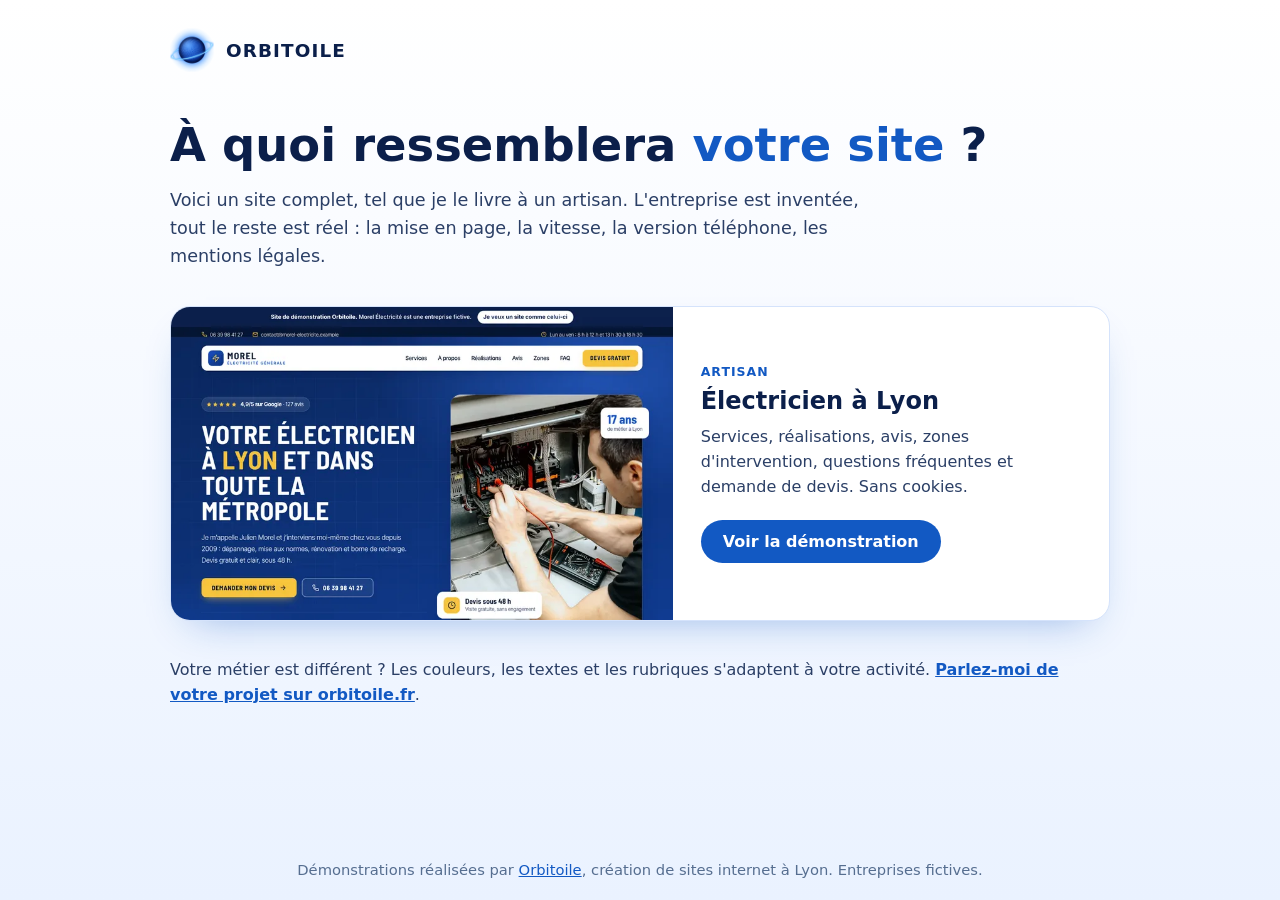
==== index.html @ e12091fe "Add files via upload" ====
<!doctype html>
<html lang="fr">
<head>
<meta charset="utf-8">
<meta name="viewport" content="width=device-width, initial-scale=1">
<meta name="robots" content="noindex, nofollow">
<title>Sites de démonstration | Orbitoile</title>
<meta name="description" content="Des sites de démonstration créés par Orbitoile pour les artisans et commerçants de Lyon. Entreprises fictives, vrais sites.">
<link rel="icon" href="icon-192.png" type="image/png">
<link rel="stylesheet" href="style.css">
</head>
<body>
<main class="page">
  <a class="marque" href="https://orbitoile.fr/"><img src="icon-192.png" alt="" width="44" height="44">ORBITOILE</a>
  <h1>À quoi ressemblera <span>votre site</span> ?</h1>
  <p class="intro">Voici un site complet, tel que je le livre à un artisan. L'entreprise est inventée, tout le reste est réel : la mise en page, la vitesse, la version téléphone, les mentions légales.</p>
  <a class="carte" href="/artisan/">
    <img src="apercu-artisan.webp" alt="Aperçu du site de démonstration d'un électricien à Lyon" width="800" height="498">
    <div>
      <small>Artisan</small>
      <h2>Électricien à Lyon</h2>
      <p>Services, réalisations, avis, zones d'intervention, questions fréquentes et demande de devis. Sans cookies.</p>
      <span class="bouton">Voir la démonstration</span>
    </div>
  </a>
  <p class="suite">Votre métier est différent ? Les couleurs, les textes et les rubriques s'adaptent à votre activité. <a href="https://orbitoile.fr/">Parlez-moi de votre projet sur orbitoile.fr</a>.</p>
</main>
<footer>Démonstrations réalisées par <a href="https://orbitoile.fr/">Orbitoile</a>, création de sites internet à Lyon. Entreprises fictives.</footer>
</body>
</html>
---- style.css ----
*{box-sizing:border-box}
html{font-family:system-ui,-apple-system,"Segoe UI",Roboto,Arial,sans-serif;color:#0b1f4a;background:#f4f8ff}
body{margin:0;min-height:100vh;display:flex;flex-direction:column;background:linear-gradient(180deg,#fff 0,#eaf2ff 100%)}
.page{width:100%;max-width:980px;margin:0 auto;padding:28px 20px;flex:1}
.marque{display:inline-flex;align-items:center;gap:12px;text-decoration:none;color:#0b1f4a;font-weight:800;letter-spacing:.06em;font-size:1.15rem}
.marque img{width:44px;height:44px}
h1{font-size:clamp(1.9rem,5vw,2.9rem);line-height:1.12;margin:44px 0 14px;max-width:18em}
h1 span{color:#1259c3}
.intro{font-size:1.1rem;line-height:1.6;max-width:40em;margin:0 0 36px;color:#2b3f66}
.carte{display:grid;grid-template-columns:1.15fr 1fr;gap:0;background:#fff;border:1px solid #d5e3fb;border-radius:20px;overflow:hidden;box-shadow:0 18px 40px -22px rgba(18,89,195,.45);text-decoration:none;color:inherit}
.carte img{width:100%;height:100%;object-fit:cover;object-position:top;display:block;aspect-ratio:800/498}
.carte div{padding:28px;display:flex;flex-direction:column;justify-content:center}
.carte small{font-weight:700;color:#1259c3;text-transform:uppercase;letter-spacing:.08em;font-size:.78rem}
.carte h2{margin:8px 0 10px;font-size:1.5rem}
.carte p{margin:0 0 20px;line-height:1.55;color:#2b3f66}
.bouton{display:inline-block;align-self:flex-start;background:#1259c3;color:#fff;font-weight:700;border-radius:999px;padding:12px 22px;text-decoration:none}
.carte:hover .bouton,.carte:focus-visible .bouton,.bouton:hover{background:#0b3f91}
.suite{margin:36px 0 0;line-height:1.6;color:#2b3f66}
.suite a{color:#1259c3;font-weight:700}
footer{padding:22px 20px;text-align:center;color:#566e90;font-size:.92rem}
footer a{color:#1259c3}
@media (max-width:720px){.carte{grid-template-columns:1fr}h1{margin-top:30px}}
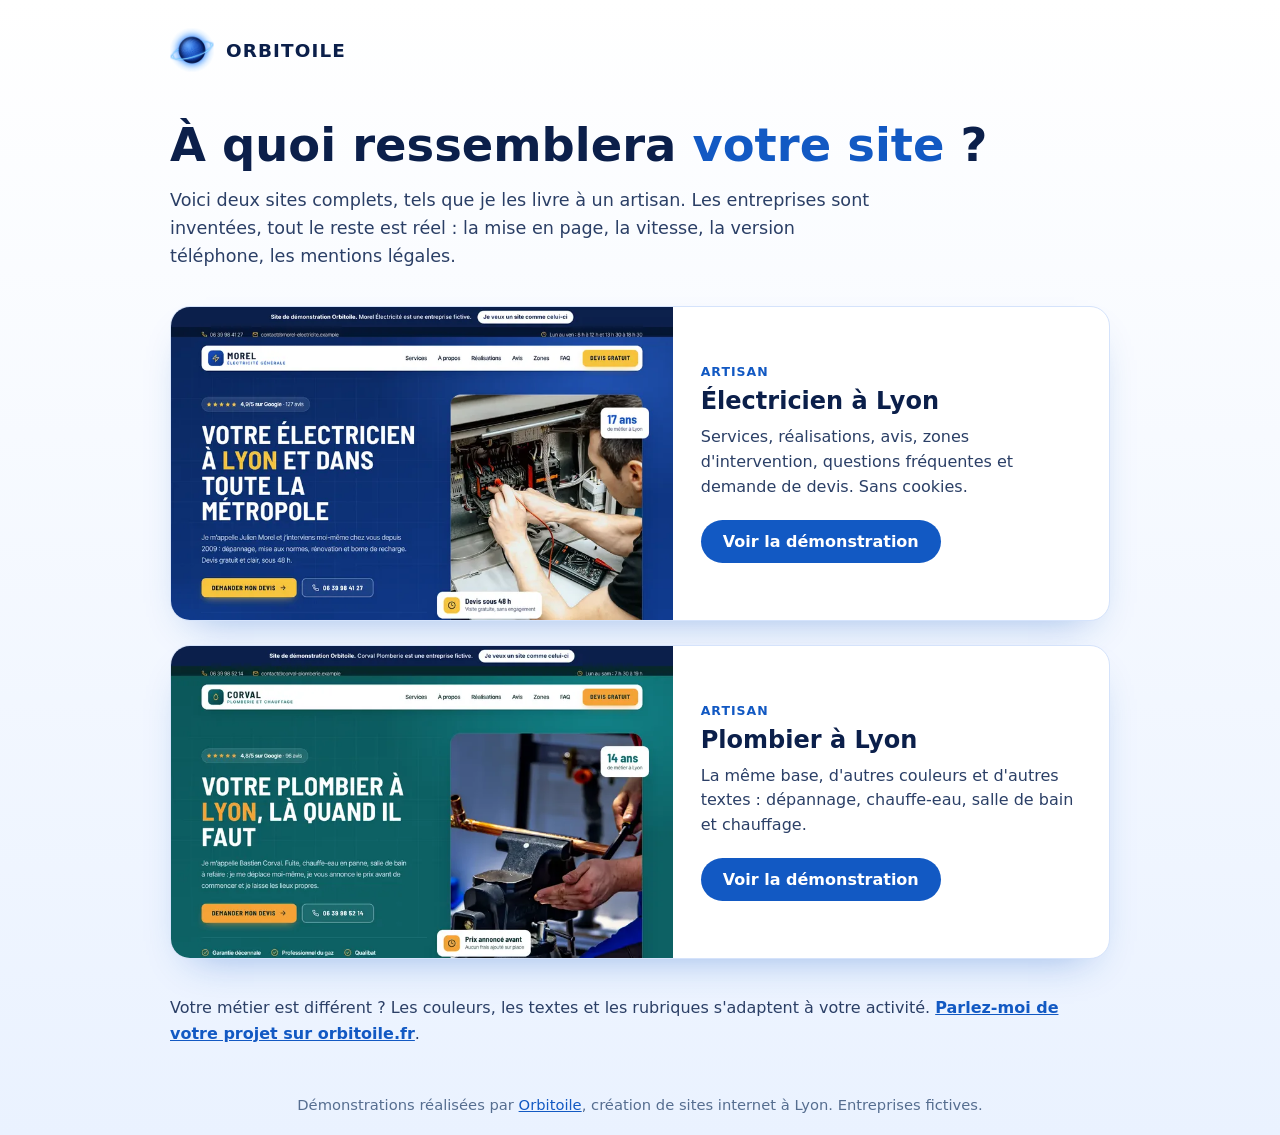
==== commit e8f27355: "Add files via upload" ====
--- a/index.html
+++ b/index.html
@@ -13,7 +13,7 @@
 <main class="page">
   <a class="marque" href="https://orbitoile.fr/"><img src="icon-192.png" alt="" width="44" height="44">ORBITOILE</a>
   <h1>À quoi ressemblera <span>votre site</span> ?</h1>
-  <p class="intro">Voici un site complet, tel que je le livre à un artisan. L'entreprise est inventée, tout le reste est réel : la mise en page, la vitesse, la version téléphone, les mentions légales.</p>
+  <p class="intro">Voici deux sites complets, tels que je les livre à un artisan. Les entreprises sont inventées, tout le reste est réel : la mise en page, la vitesse, la version téléphone, les mentions légales.</p>
   <a class="carte" href="/artisan/">
     <img src="apercu-artisan.webp" alt="Aperçu du site de démonstration d'un électricien à Lyon" width="800" height="498">
     <div>
@@ -23,6 +23,15 @@
       <span class="bouton">Voir la démonstration</span>
     </div>
   </a>
+  <a class="carte" href="/plombier/">
+    <img src="apercu-plombier.webp" alt="Aperçu du site de démonstration d'un plombier à Lyon" width="800" height="498" loading="lazy">
+    <div>
+      <small>Artisan</small>
+      <h2>Plombier à Lyon</h2>
+      <p>La même base, d'autres couleurs et d'autres textes : dépannage, chauffe-eau, salle de bain et chauffage.</p>
+      <span class="bouton">Voir la démonstration</span>
+    </div>
+  </a>
   <p class="suite">Votre métier est différent ? Les couleurs, les textes et les rubriques s'adaptent à votre activité. <a href="https://orbitoile.fr/">Parlez-moi de votre projet sur orbitoile.fr</a>.</p>
 </main>
 <footer>Démonstrations réalisées par <a href="https://orbitoile.fr/">Orbitoile</a>, création de sites internet à Lyon. Entreprises fictives.</footer>
--- a/style.css
+++ b/style.css
@@ -8,6 +8,7 @@
 h1 span{color:#1259c3}
 .intro{font-size:1.1rem;line-height:1.6;max-width:40em;margin:0 0 36px;color:#2b3f66}
 .carte{display:grid;grid-template-columns:1.15fr 1fr;gap:0;background:#fff;border:1px solid #d5e3fb;border-radius:20px;overflow:hidden;box-shadow:0 18px 40px -22px rgba(18,89,195,.45);text-decoration:none;color:inherit}
+.carte+.carte{margin-top:24px}
 .carte img{width:100%;height:100%;object-fit:cover;object-position:top;display:block;aspect-ratio:800/498}
 .carte div{padding:28px;display:flex;flex-direction:column;justify-content:center}
 .carte small{font-weight:700;color:#1259c3;text-transform:uppercase;letter-spacing:.08em;font-size:.78rem}
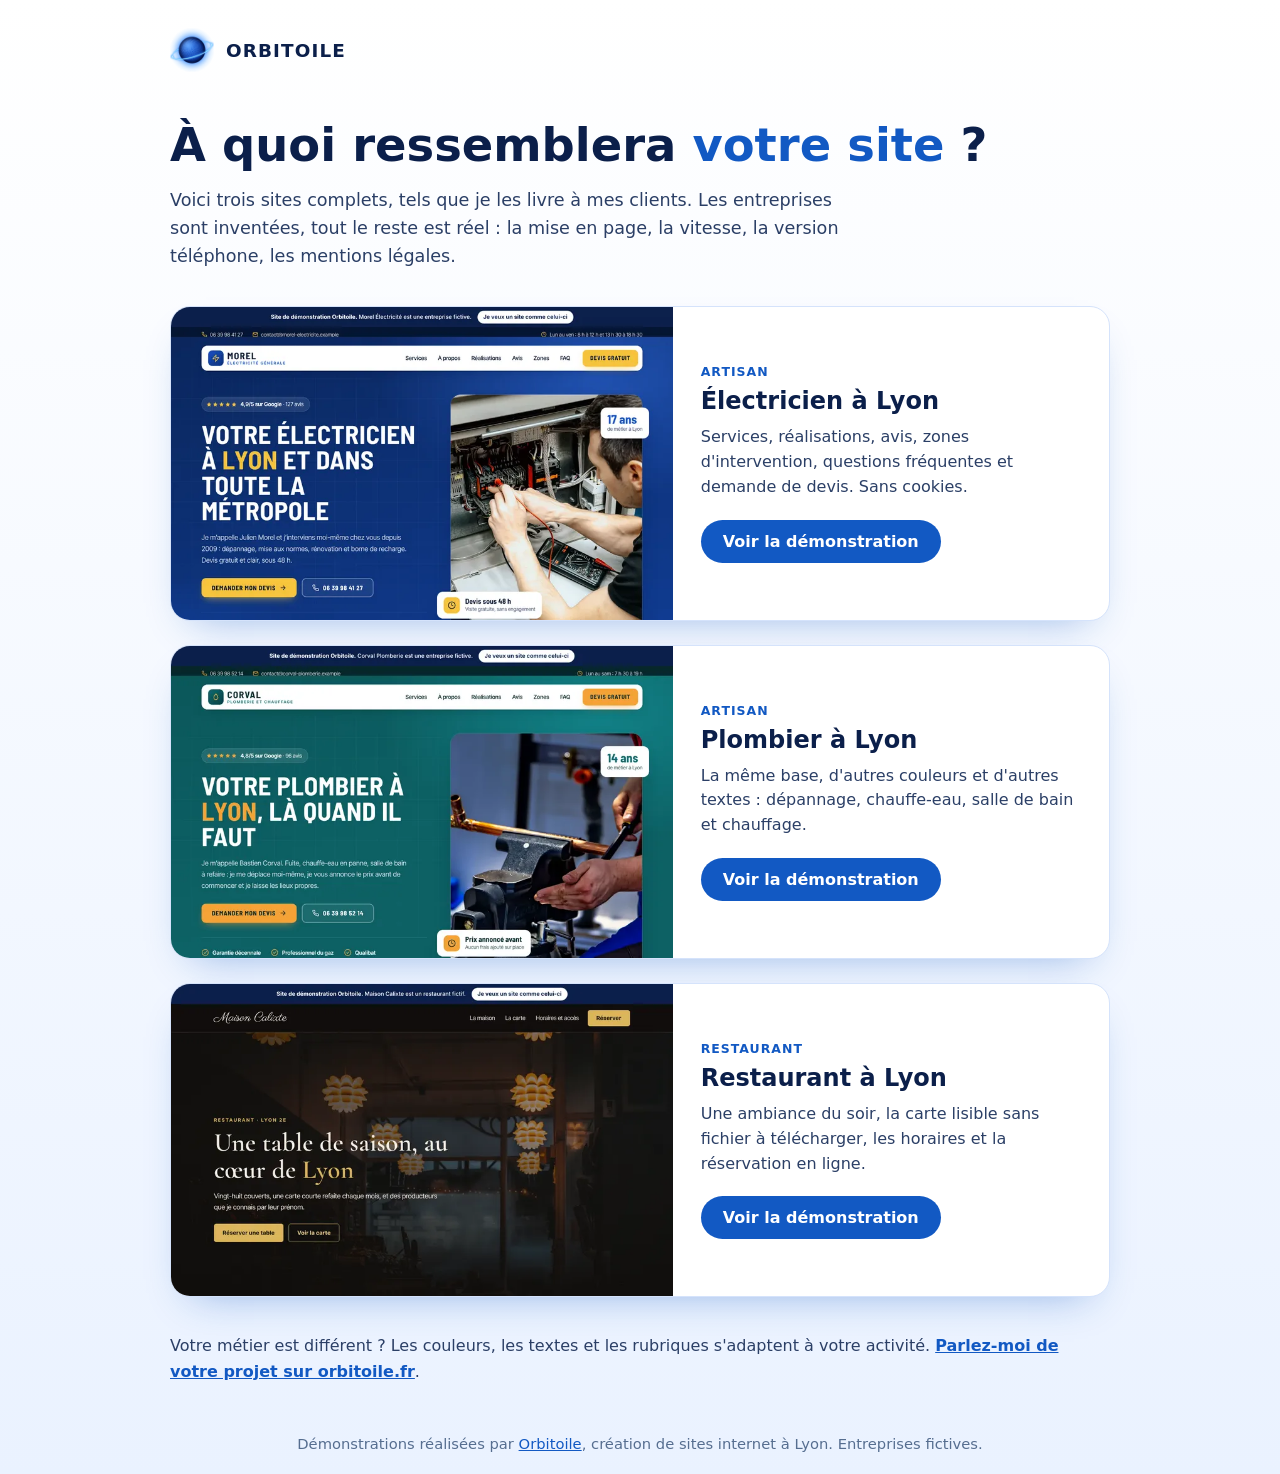
==== commit e1a9faa8: "Add files via upload" ====
--- a/index.html
+++ b/index.html
@@ -13,7 +13,7 @@
 <main class="page">
   <a class="marque" href="https://orbitoile.fr/"><img src="icon-192.png" alt="" width="44" height="44">ORBITOILE</a>
   <h1>À quoi ressemblera <span>votre site</span> ?</h1>
-  <p class="intro">Voici deux sites complets, tels que je les livre à un artisan. Les entreprises sont inventées, tout le reste est réel : la mise en page, la vitesse, la version téléphone, les mentions légales.</p>
+  <p class="intro">Voici trois sites complets, tels que je les livre à mes clients. Les entreprises sont inventées, tout le reste est réel : la mise en page, la vitesse, la version téléphone, les mentions légales.</p>
   <a class="carte" href="/artisan/">
     <img src="apercu-artisan.webp" alt="Aperçu du site de démonstration d'un électricien à Lyon" width="800" height="498">
     <div>
@@ -32,6 +32,15 @@
       <span class="bouton">Voir la démonstration</span>
     </div>
   </a>
+  <a class="carte" href="/restaurant/">
+    <img src="apercu-restaurant.webp" alt="Aperçu du site de démonstration d'un restaurant à Lyon" width="800" height="498" loading="lazy">
+    <div>
+      <small>Restaurant</small>
+      <h2>Restaurant à Lyon</h2>
+      <p>Une ambiance du soir, la carte lisible sans fichier à télécharger, les horaires et la réservation en ligne.</p>
+      <span class="bouton">Voir la démonstration</span>
+    </div>
+  </a>
   <p class="suite">Votre métier est différent ? Les couleurs, les textes et les rubriques s'adaptent à votre activité. <a href="https://orbitoile.fr/">Parlez-moi de votre projet sur orbitoile.fr</a>.</p>
 </main>
 <footer>Démonstrations réalisées par <a href="https://orbitoile.fr/">Orbitoile</a>, création de sites internet à Lyon. Entreprises fictives.</footer>
